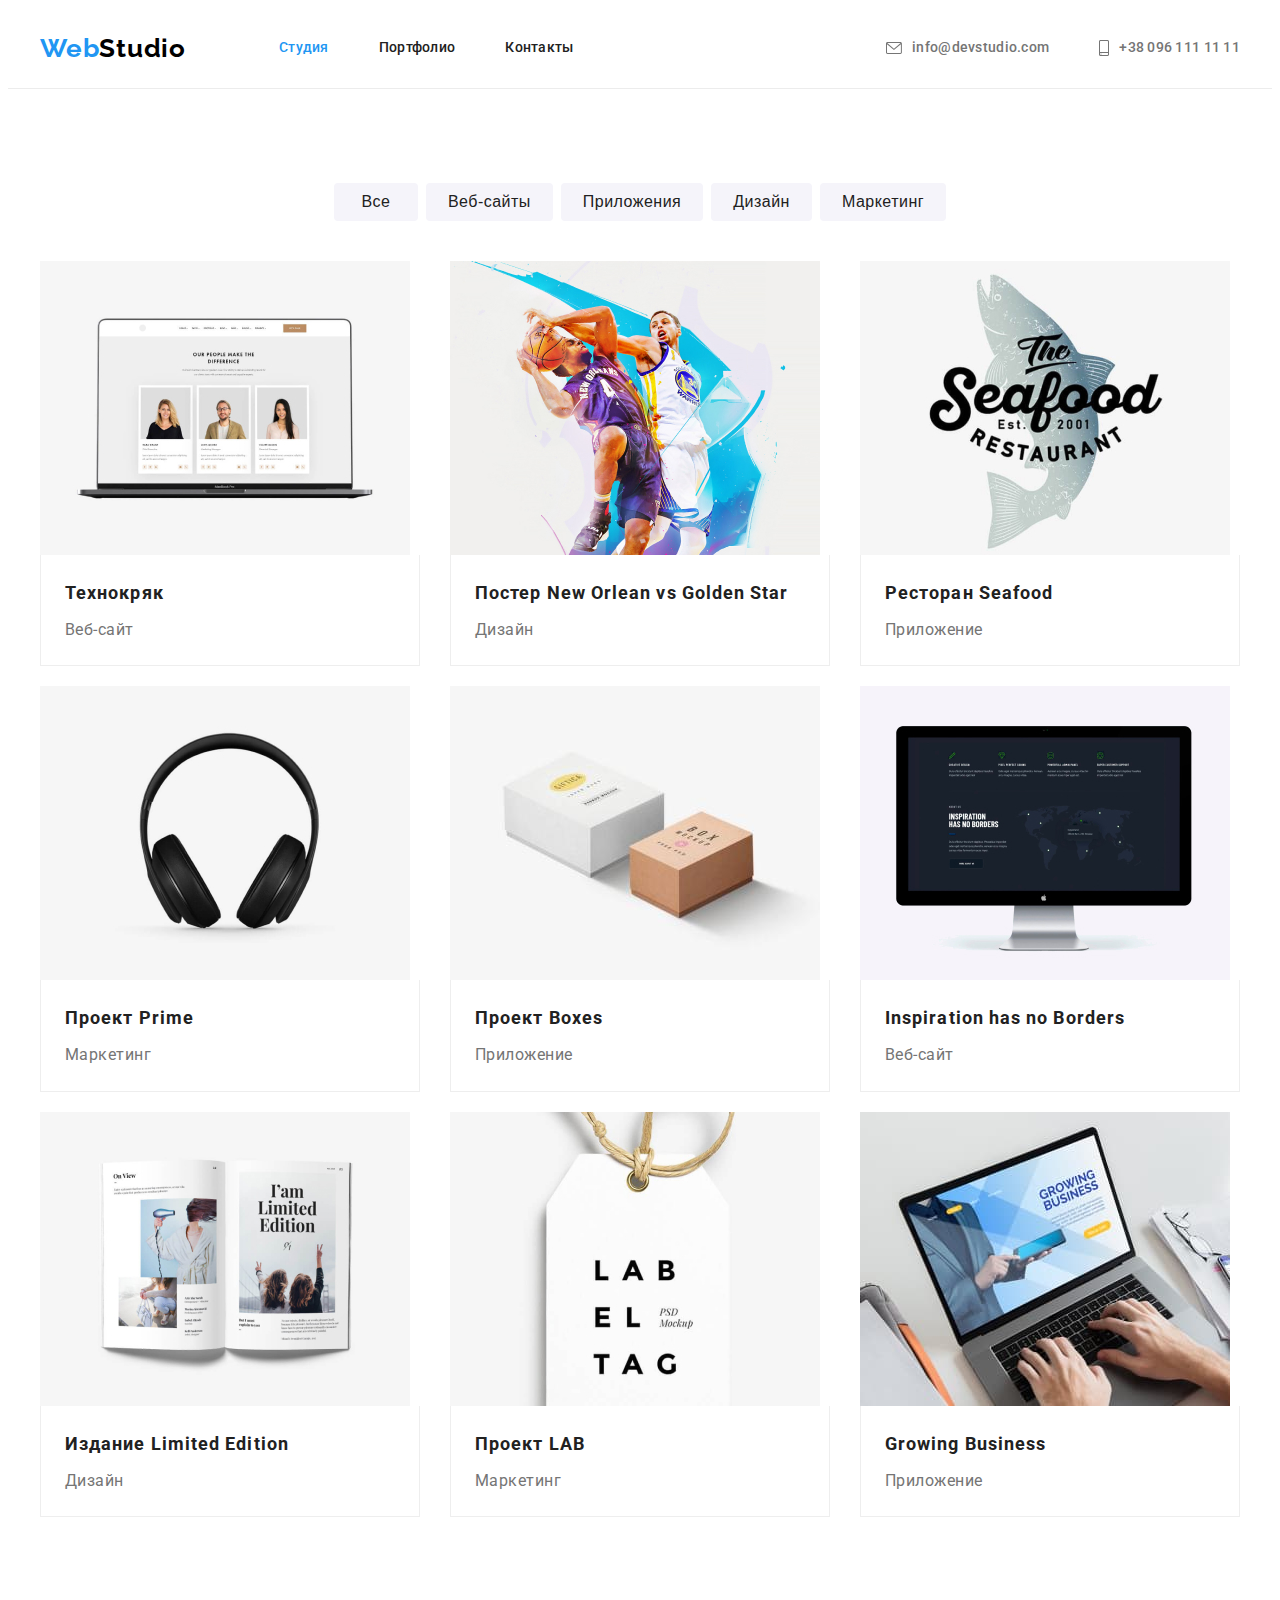
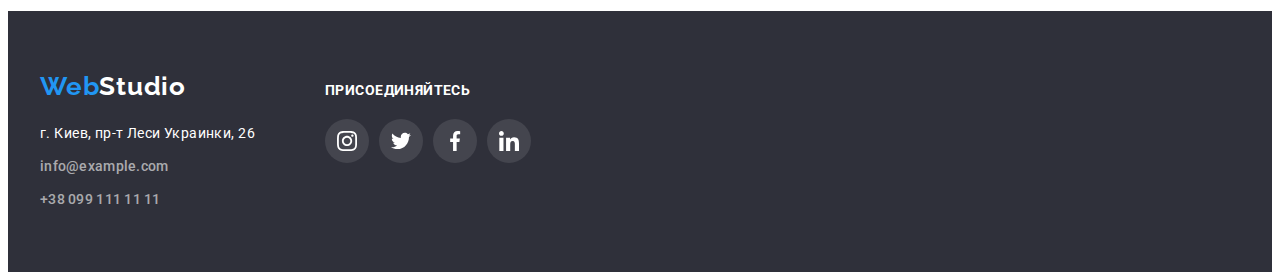
==== portfolio.html @ b5531668 "clone" ====
<!DOCTYPE html>
<html lang="ru">
<head>
    <meta charset="UTF-8">
    <meta http-equiv="X-UA-Compatible" content="IE=edge">
    <meta name="viewport" content="width=device-width, initial-scale=1.0">
    <title>Портфолио</title>
<link rel="preconnect" href="https://fonts.gstatic.com">
<link href="https://fonts.googleapis.com/css2?family=Raleway:wght@700&family=Roboto:wght@400;500;700;900&display=swap"
    rel="stylesheet">
    <link rel="stylesheet" href="https://cdnjs.cloudflare.com/ajax/libs/modern-normalize/1.0.0/modern-normalize.min.css"
        integrity="sha512-ISS7cAi1PEhQ8jnbJpJZMd29NlhNj4AWYyLOSp2CE/CsHxTCu+r+t0D2yoJudVrd0/8fTVPUVDzY5Tvli75u/g=="
        crossorigin="anonymous" />
    <link rel="stylesheet" href="./css/styles.css">
    <link rel="stylesheet" href="./images/svgsprat/symbol.svg">
</head>
<body>
<header class="header">
    <div class="container">
<nav class="nav">
    <a class="logo logo-light-theme link" href="" lang="en"> <span class="web">Web</span>Studio</a>
    <ul class="items list">
        <li class="item">
            <a class="item-link link current" href="./index.html">Студия</a>
        </li>
        <li class="item">
            <a class="item-link link" href="./portfolio.html">Портфолио</a>
        </li>
        <li class="item">
            <a class="item-link link" href="">Контакты</a>
        </li>
    </ul>
</nav>
<ul class="item-link list"> 
    <li class="mail">
        <a class="tel-link link" href="mailto:info@devstudio.com" lang="en">
            <svg class="tel-icon" width="16" height="12">
                <use href=" ./images/svgsprat/symbol.svg#icon-list">
                </use>
            </svg>
             info@devstudio.com</a>
    </li>
    <li class="tel">
        <a class="tel-link link" href="tel:+380961111111"> 
            <svg class="tel-icon" width="10" height="16">
            <use href=" ./images/svgsprat/symbol.svg#icon-smartphone"icon-smartphone>
            </use>
        </svg>
        +38 096 111 11 11</a>
    </li>
   
</ul>
    </div>
    
</header>
    <main>
    <section class="portfolio-menu">
        <div class="container">
            <h1 class="visually-hidden">Portfolio</h1>
        <ul class="btn-lists list">
            <li class="btn-item">
                <button class="btn" type="button">Все</button>
            </li>
            <li class="btn-item">
                <button class="btn" type="button">Веб-сайты</button>
            </li>
            <li class="btn-item">
                <button class="btn" type="button">Приложения</button>
            </li>
            <li class="btn-item">
                <button class="btn" type="button">Дизайн</button>
            </li>
            <li class="btn-item">
                <button class="btn" type="button">Маркетинг</button>
            </li>
        </ul>
        <ul class="portfolio-lists list">
            <li class="portfolio-item">
                <a class="portfolio-link link" href="#">
                    <img src="./images/portfolio/nootebook.jpg" width="370" height="294" alt="Ноутбук с карточками на екране">
                    <div class="portfolio-text">
                        <h2 class="portfolio-name">Технокряк</h2>
                    <p class="portfolio-desc">Веб-сайт</p>
                </div>
                </a>
            </li>
            <li class="portfolio-item">
                <a class="portfolio-link link" href="#">
                    <img src="./images/portfolio/neworlean.jpg" width="370" height="294"  alt="Баскетболисти">
                    <div class="portfolio-text">
                    <h2 class="portfolio-name">Постер New Orlean vs Golden Star</h2>
                    <p class="portfolio-desc">Дизайн</p>
                </div>
                </a>
            </li>
            <li class="portfolio-item">
                <a class="portfolio-link link" href="#">
                    <img src="./images/portfolio/seafood.jpg" width="370" height="294"  alt="Картинка с рыбой">
                <div class="portfolio-text">
                    <h2 class="portfolio-name">Ресторан Seafood</h2>
                    <p class="portfolio-desc">Приложение</p>
                 </div>
                </a>
            </li>
            <li class="portfolio-item">
                <a class="portfolio-link link" href="#">
                    <img src="./images/portfolio/head.jpg" width="370" height="294"  alt="Наушники">
                <div class="portfolio-text">
                    <h2 class="portfolio-name">Проект Prime</h2>
                    <p class="portfolio-desc">Маркетинг</p>
                </div>
                </a>
            </li>
            <li class="portfolio-item">
                <a class="portfolio-link link" href="#">
                    <img src="./images/portfolio/box.jpg" width="370" height="294"  alt="2 коробки">
                <div class="portfolio-text">
                    <h2 class="portfolio-name">Проект Boxes</h2>
                    <p class="portfolio-desc">Приложение</p>
                </div>
                </a>
            </li>
            <li class="portfolio-item">
                <a class="portfolio-link link" href="#">
                    <img src="./images/portfolio/imac.jpg" width="370" height="294"  alt="Моноблок Апл">
                <div class="portfolio-text">
                    <h2 class="portfolio-name" lang="en">Inspiration has no Borders</h2>
                    <p class="portfolio-desc">Веб-сайт</p>
                </div>
                </a>
            </li>
            <li class="portfolio-item">
                <a class="portfolio-link link" href="#">
                    <img src="./images/portfolio/limited.jpg" width="370" height="294"  alt="Открытый журнал">
                    <div class="portfolio-text">
                    <h2 class="portfolio-name">Издание Limited Edition</h2>
                    <p class="portfolio-desc">Дизайн</p>
                    </div>
                </a>
            </li>
            <li class="portfolio-item">
                <a class="portfolio-link link" href="#">
                    <img src="./images/portfolio/lab.jpg" width="370" height="294"  alt="Бирка от одежды">
                    <div class="portfolio-text">
                    <h2 class="portfolio-name">Проект LAB</h2>
                    <p class="portfolio-desc">Маркетинг</p>
                    </div>
                </a>
            </li>
            <li class="portfolio-item">
                <a class="portfolio-link link" href="#">
                    <img src="./images/portfolio/growing.jpg" width="370" height="294"  alt="Ноутбук с текстом на єкране">
                    <div class="portfolio-text">
                    <h2 class="portfolio-name" lang="en">Growing Business</h2>
                    <p class="portfolio-desc">Приложение</p>
                    </div>
                </a>
 
            </li>
        </ul>
        </div>
    </section>
    </main>
<footer class="footer">
    <div class="container footer-flex">
        <div>
            <a class="logo logo-dark-theme link" href="" lang="en"> <span class="web">Web</span>Studio</a>
            <address class="address">
                <ul class="contact-lists list">
                    <li class="contact-item">
                        <a class="contact-link link" href="https://goo.gl/maps/p48vAZZy5zVXsnr66" target="_blank"
                            rel="noopener noreferrer">г. Киев, пр-т Леси Украинки, 26 </a>
                    </li>
                    <li class="contact-item">
                        <a class="foot-link link" href="mailto:info@example.com">info@example.com</a>
                    </li>
                    <li class="contact-item">
                        <a class="foot-link link" href="tel:+380991111111">+38 099 111 11 11</a>
                    </li>
                </ul>
            </address>
        </div>
        <div class="fotter-link">
            <b class="join-us">присоединяйтесь</b>
            <ul class="soc-list list">
                <li class="soc-list-item">
                    <a class="soc-list-link link" href="">
                        <svg class="social-list-icon">
                            <use href="./images/svgsprat/symbol.svg#icon-instagram"></use>
                        </svg>
                    </a>
                </li>
                <li class="soc-list-item">
                    <a class="soc-list-link link" href="">
                        <svg class="social-list-icon">
                            <use href="./images/svgsprat/symbol.svg#icon-twitter1"></use>
                        </svg>
                    </a>
                </li>
                <li class="soc-list-item">
                    <a class="soc-list-link link" href="">
                        <svg class="social-list-icon">
                            <use href="./images/svgsprat/symbol.svg#icon-facebook"></use>
                        </svg>
                    </a>
                </li>
                <li class="soc-list-item">
                    <a class="soc-list-link link" href="">
                        <svg class="social-list-icon">
                            <use href="./images/svgsprat/symbol.svg#icon-linkedin1"></use>
                        </svg>
                    </a>
                </li>
            </ul>
        </div>
    </div>
</footer>
    </body>
    
    </html>
---- css/styles.css ----
h1,
h2,
h3,
h4,
h5,
h6,
p {
  margin: 0;
}
ul,
ol {
  margin: 0;
  padding: 0;
}
img {
  display: block;
}
:root {
  --main-font: 'Roboto', sans-serif;
  --secondary-font: 'Raleway', sans-serif;
  --second-background: #2f303a;
  --team-background: #f5f4fa;
  --btn-active-background: #188ce8;
  --nav-color: #212121;
  --main-color: #ffffff;
  --second-color: #2196f3;
  --light-theme: #000000;
  --tel-link-color: #757575;
  --border-color: #eeeeee;
  --footer-link: rgba(255, 255, 255, 0.6);
  --icon-color: #afb1b8;
}

body {
  font-family: var(--main-font);
  font-weight: 400;
  background: var(--main-color);
}

.link {
  text-decoration: none;
}

.list {
  list-style: none;
}

.address {
  font-style: normal;
  margin-top: 20px;
}
.visually-hidden {
  position: absolute !important;
  clip: rect(1px 1px 1px 1px); /* IE6, IE7 */
  clip: rect(1px, 1px, 1px, 1px);
  padding: 0 !important;
  border: 0 !important;
  height: 1px !important;
  width: 1px !important;
  overflow: hidden;
}
/*===========COMPONENT==========*/
.logo {
  font-family: var(--secondary-font);
  font-weight: 700;
  font-size: 26px;
  line-height: 1.19;
  letter-spacing: 0.03em;
  color: var(--main-color);
}
.web {
  color: var(--second-color);
}

.logo-light-theme {
  color: var(--light-theme);
}

.logo-dark-theme {
  color: var(--main-color);
}

.modal-btn {
  min-width: 200px;
  padding: 10px 32px;
  font-weight: 700;
  font-size: 16px;
  line-height: 1.9;
  text-align: center;
  letter-spacing: 0.06em;
  cursor: pointer;
  color: var(--main-color);
  background: var(--second-color);
  box-shadow: 0px 4px 4px rgba(0, 0, 0, 0.15);
  border-radius: 4px;
}
.modal-btn:hover,
.modal-btn:focus {
  color: var(--main-color);
  background: var(--btn-active-background);
  box-shadow: 0px 4px 4px rgba(0, 0, 0, 0.15);
  border-radius: 4px;
}
.title {
  margin-bottom: 50px;
  font-weight: 700;
  font-size: 36px;
  line-height: 1.17;
  text-align: center;
  letter-spacing: 0.03em;
  color: var(--nav-color);
}
.social-list {
  display: flex;
  align-items: center;
  justify-content: space-between;
}
.social-list-link {
  display: flex;
  justify-content: center;
  align-items: center;
  width: 44px;
  height: 44px;
  border-radius: 50%;
  fill: var(--icon-color);
  background-color: var(--main-color);
}
.social-list-icon {
  width: 20px;
  height: 20px;
}
.social-list-link:hover,
.social-list-link:focus {
  background-color: var(--second-color);
}

.social-list-link:hover .social-list-icon,
.social-list-link:focus .social-list-icon {
  fill: var(--main-color);
}
/*===========END COMPONENT==========*/

/*===========HEADER==========*/
.header {
  border-bottom: 1px solid #ececec;
}
.header .container {
  display: flex;
  align-items: center;
}
.nav {
  display: flex;
  align-items: center;
}
.container {
  align-items: center;
  width: 1200px;
  margin: 0 auto;
  padding-left: 15px;
  padding-right: 15px;
}
.items-link {
  display: flex;
  align-items: center;
  margin-left: auto;
}
.items {
  display: flex;
  align-items: center;
  margin-left: 93px;
}
.item:not(:last-child) {
  margin-right: 50px;
}

.item-link {
  display: flex;
  align-items: center;
  margin-left: auto;
  font-weight: 500;
  font-size: 14px;
  line-height: 1.14;
  letter-spacing: 0.02em;
  color: var(--nav-color);
}
.item-link:hover,
.item-link:focus {
  color: var(--second-color);
}
.current {
  color: var(--second-color);
}
.tel {
  margin-left: 50px;
}

.tel-link {
  display: inline-flex;
  align-items: center;
  padding-top: 32px;
  padding-bottom: 32px;
  font-weight: 500;
  font-size: 14px;
  line-height: 1.14;
  letter-spacing: 0.02em;
  color: var(--tel-link-color);
}
.foot-link {
  font-weight: 500;
  font-size: 14px;
  line-height: 1.14;
  letter-spacing: 0.02em;
  color: var(--footer-link);
}
.foot-link:hover,
.foot-link:focus {
  color: var(--second-color);
}
.tel-link:hover,
.tel-link:focus {
  color: var(--second-color);
}
.tel-link:hover .tel-icon,
.tel-link:focus .tel-icon {
  fill: var(--second-color);
}
.tel-icon {
  margin-right: 10px;
  fill: var(--tel-link-color);
}

/*===========END HEADER=========*/

/*===========HERO==========*/
.hero {
  display: flex;
  align-items: center;
  background-color: var(--second-background);
  text-align: center;
  color: var(--main-color);
}
.overlay {
  max-width: 1600px;
  height: 600px;
  margin: 0 auto;
  background-image: linear-gradient(
      to right,
      rgba(47, 48, 58, 0.4),
      rgba(47, 48, 58, 0.4)
    ),
    url('../images/overlay/overlay.jpg');
}
.hero .container {
  padding: 200px 0px;
  text-align: center;
  max-width: 696px;
}

.hero-title {
  margin-bottom: 30px;
  font-weight: 900;
  font-size: 44px;
  line-height: 1.36;
  text-align: center;
  letter-spacing: 0.06em;
  text-transform: uppercase;
  color: var(--main-color);
}

/*===========FEATURES==========*/
.features {
  padding-top: 94px;
  padding-bottom: 94px;
}
.features-lists {
  display: flex;
  align-items: center;
  justify-content: center;
}

.features-list {
  margin-bottom: 10px;
  font-weight: 700;
  font-size: 14px;
  line-height: 1.14;
  letter-spacing: 0.03em;
  text-transform: uppercase;
  color: var(--nav-color);
}
.features-lists {
  margin-left: -30px;
}
.features-lists-item {
  flex-basis: calc(100% / 4 - 30px);
  margin-left: 30px;
}
.features-lists :first-child {
  margin-left: 0;
}
.features-desc {
  font-weight: 400;
  font-size: 14px;
  line-height: 1.7;
  letter-spacing: 0.03em;
  color: var(--tel-link-color);
}
.pictures-list {
  display: flex;
  justify-content: center;
  align-items: center;
  margin-bottom: 30px;
  width: 270px;
  height: 120px;
  background-color: var(--team-background);
}

.features-icon {
  width: 70px;
  height: 70px;
}

/*===========END FEATURES==========*/

/*===========DOING==========*/
.doing {
  padding-bottom: 94px;
}
.doing-lists {
  display: flex;
  flex-wrap: wrap;
  margin-left: -30px;
  margin-top: -50px;
}

.doing-items {
  flex-basis: calc(100% / 3 - 30px);
  margin-left: 30px;
  margin-top: 50px;
}
/*===========END DOING==========*/

/*===========OUR TEAM==========*/
.team {
  padding-top: 94px;
  padding-bottom: 94px;
  background-color: var(--team-background);
}

.team-lists {
  display: flex;
  flex-wrap: wrap;
  margin-left: -30px;
  margin-top: -50px;
  text-align: center;
}
.team-list {
  flex-basis: calc(100% / 4 - 30px);
  margin-left: 30px;
  margin-top: 50px;
}
.team-member {
  margin-bottom: 10px;
  font-weight: 500;
  font-size: 16px;
  line-height: 1.18;
  text-align: center;
  letter-spacing: 0.03em;
  color: var(--nav-color);
}
.desc {
  padding: 30px;

  background: var(--main-color);
  border-radius: 0px 0px 4px 4px;
}
.team-desc {
  font-weight: normal;
  font-size: 16px;
  line-height: 1.18;
  letter-spacing: 0.03em;
  text-align: center;
  color: var(--tel-link-color);
  margin-bottom: 14px;
}
/*===========END OUR TEAM==========*/

/*===========OUR CLIENT==========*/
.clients {
  padding-top: 94px;
  padding-bottom: 94px;
}
.clients-list {
  display: flex;
  align-items: center;
  flex-wrap: wrap;
  margin-top: -50px;
  margin-left: -30px;
}
.clients-list-item {
  display: flex;
  align-items: center;
  justify-content: center;
  flex-basis: calc(100% / 6 - 30px);
  margin-left: 30px;
  margin-top: 50px;
  height: 90px;
  border-radius: 4px;
  border: 1px solid var(--icon-color);
  box-sizing: border-box;
  border-radius: 4px;
  fill: var(--icon-color);
}
.clients-list-link {
  display: inline-flex;
  justify-content: center;
  align-items: center;
  width: 100%;
  height: 90px;
  fill: var(--icon-color);
}

.clients-list-link:hover,
.clients-list-link:focus {
  fill: var(--second-color);
}
.clients-list-item:hover,
.clients-list-link-icon .clients-list-item:focus,
.clients-list-link-icon {
  border-color: var(--btn-active-background);
}

/*===========FOOTER==========*/
.footer {
  display: flex;
  padding-top: 60px;
  padding-bottom: 60px;
  background-color: var(--second-background);
}

.contact-link {
  font-weight: 400;
  font-size: 14px;
  line-height: 1.7;
  letter-spacing: 0.03em;
  color: var(--main-color);
}

.contact-item {
  font-weight: 400;
  font-size: 14px;
  line-height: 1.7;
  letter-spacing: 0.03em;
  color: var(--main-color);
}
.contact-item:not(:last-child) {
  margin-bottom: 9px;
}
.contact-link:hover,
.contact-link:focus {
  color: var(--second-color);
}

.footer-flex {
  display: flex;
  align-items: baseline;
}

.fotter-link {
  margin-left: 70px;
}
.join-us {
  display: block;
  margin-bottom: 20px;
  font-weight: bold;
  font-size: 14px;
  line-height: 1.14;
  letter-spacing: 0.03em;
  text-transform: uppercase;
  color: var(--main-color);
}
.soc-list {
  display: flex;
}
.soc-list-item {
  margin-right: 10px;
}
.soc-list-item :not(:last-child) {
  margin-right: 10px;
}

.soc-list-link {
  display: inline-flex;
  width: 44px;
  height: 44px;
  border-radius: 50%;
  color: var(--icon-color);
  justify-content: center;
  align-items: center;
  fill: var(--main-color);
  background: rgba(255, 255, 255, 0.1);
}
.soc-list-icon {
  width: 20px;
  height: 20px;
}
.soc-list-link:hover,
.soc-list-link:focus {
  background-color: var(--second-color);
}

/*=========== END FOOTER==========*/

/*===========PORTFOLIO MENU==========*/
.portfolio-menu {
  padding-top: 94px;
  padding-bottom: 94px;
}
.btn-lists {
  display: flex;
  align-items: center;
  justify-content: center;
}

.btn-item:not(:last-child) {
  margin-right: 8px;
  justify-content: center;
}

.portfolio-lists {
  display: flex;
  flex-wrap: wrap;
  margin-left: -30px;
  margin-top: 20px;
}
.portfolio-item {
  flex-basis: calc(100% / 3 - 30px);
  margin-left: 30px;
  margin-top: 20px;
}
.portfolio-text {
  padding: 20px 24px;
  background: var(--main-color);
  border: 1px solid var(--border-color);
  border-top: none;
}
.btn {
  min-width: 84px;
  padding: 6px 22px;
  font-weight: 500;
  font-size: 16px;
  line-height: 1.625;
  text-align: center;
  letter-spacing: 0.03em;
  background-color: var(--team-background);
  color: var(--nav-color);
  cursor: pointer;
  border-radius: 4px;
  border: 0px;
}
.btn:hover,
.btn:focus {
  background-color: var(--second-color);
  color: var(--main-color);
  box-shadow: 0px 3px 1px rgba(0, 0, 0, 0.1), 0px 1px 2px rgba(0, 0, 0, 0.08),
    0px 2px 2px rgba(0, 0, 0, 0.12);
}
.portfolio-name {
  margin-bottom: 4px;
  font-weight: 700;
  font-size: 18px;
  line-height: 2;
  letter-spacing: 0.06em;
  color: var(--nav-color);
}

.portfolio-desc {
  font-size: 16px;
  line-height: 1.9;
  letter-spacing: 0.03em;
  color: var(--tel-link-color);
}
.portfolio-link {
  display: block;
}
.portfolio-link:hover,
.portfolio-link:focus {
  box-shadow: 0px 1px 1px rgba(0, 0, 0, 0.12), 0px 4px 4px rgba(0, 0, 0, 0.06),
    1px 4px 6px rgba(0, 0, 0, 0.16);
}
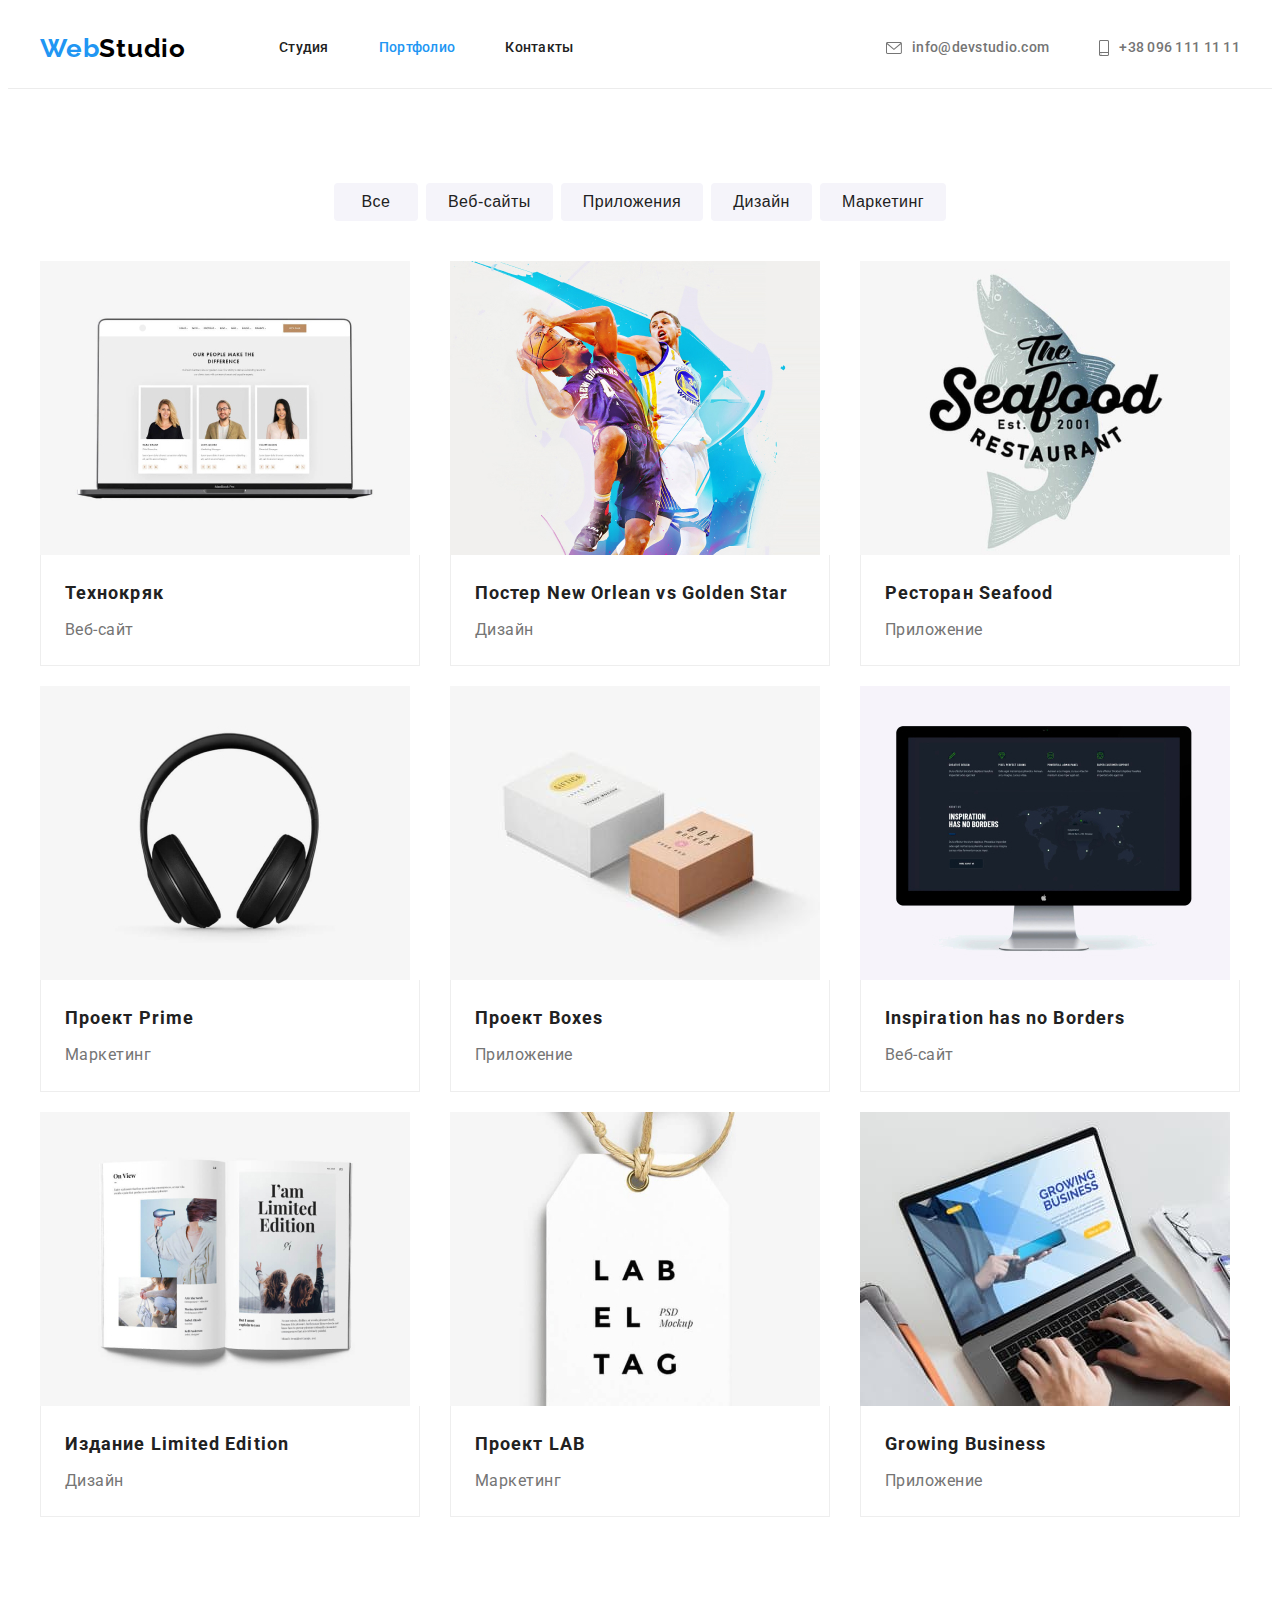
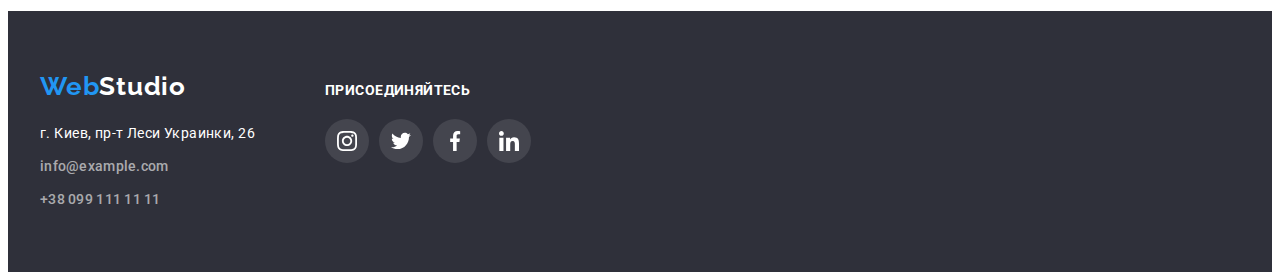
==== commit 7b296630: "overlay on card" ====
--- a/portfolio.html
+++ b/portfolio.html
@@ -21,10 +21,10 @@
     <a class="logo logo-light-theme link" href="" lang="en"> <span class="web">Web</span>Studio</a>
     <ul class="items list">
         <li class="item">
-            <a class="item-link link current" href="./index.html">Студия</a>
+            <a class="item-link link" href="./index.html">Студия</a>
         </li>
         <li class="item">
-            <a class="item-link link" href="./portfolio.html">Портфолио</a>
+            <a class="item-link link current" href="./portfolio.html">Портфолио</a>
         </li>
         <li class="item">
             <a class="item-link link" href="">Контакты</a>
@@ -77,7 +77,14 @@
         <ul class="portfolio-lists list">
             <li class="portfolio-item">
                 <a class="portfolio-link link" href="#">
-                    <img src="./images/portfolio/nootebook.jpg" width="370" height="294" alt="Ноутбук с карточками на екране">
+                    <div class="card-thumb">
+                        <img src="./images/portfolio/nootebook.jpg" width="370" height="294" alt="Ноутбук с карточками на екране">  
+                    <div class="overlay-card">
+                        
+                       <p class="card-text">Технокряк это современная площадка распространения коронавируса. Компании используют эту
+                        платформу для цифрового шпионажа и атак на защищённые сервера конкурентов.</p>
+                    </div>
+                
                     <div class="portfolio-text">
                         <h2 class="portfolio-name">Технокряк</h2>
                     <p class="portfolio-desc">Веб-сайт</p>
@@ -86,7 +93,14 @@
             </li>
             <li class="portfolio-item">
                 <a class="portfolio-link link" href="#">
+                    <div class="card-thumb">
+                        
                     <img src="./images/portfolio/neworlean.jpg" width="370" height="294"  alt="Баскетболисти">
+                    <div class="overlay-card">
+                        <p class="card-text">Технокряк это современная площадка распространения коронавируса. Компании используют эту платформу
+                            для цифрового шпионажа и атак на защищённые сервера конкурентов.</p>
+                    </div>
+                </div>
                     <div class="portfolio-text">
                     <h2 class="portfolio-name">Постер New Orlean vs Golden Star</h2>
                     <p class="portfolio-desc">Дизайн</p>
@@ -95,8 +109,15 @@
             </li>
             <li class="portfolio-item">
                 <a class="portfolio-link link" href="#">
-                    <img src="./images/portfolio/seafood.jpg" width="370" height="294"  alt="Картинка с рыбой">
-                <div class="portfolio-text">
+                    <div class="card-thumb">
+                     <img src="./images/portfolio/seafood.jpg" width="370" height="294"  alt="Картинка с рыбой">
+                        <div class="overlay-card">
+                            <p class="card-text">Технокряк это современная площадка распространения коронавируса. Компании используют эту
+                                платформу
+                                для цифрового шпионажа и атак на защищённые сервера конкурентов.</p>
+                        </div>
+                    </div>
+                    <div class="portfolio-text">
                     <h2 class="portfolio-name">Ресторан Seafood</h2>
                     <p class="portfolio-desc">Приложение</p>
                  </div>
@@ -104,17 +125,31 @@
             </li>
             <li class="portfolio-item">
                 <a class="portfolio-link link" href="#">
+                    <div class="card-thumb">
                     <img src="./images/portfolio/head.jpg" width="370" height="294"  alt="Наушники">
-                <div class="portfolio-text">
+                        <div class="overlay-card">
+                            <p class="card-text">Технокряк это современная площадка распространения коронавируса. Компании используют эту
+                                платформу
+                                для цифрового шпионажа и атак на защищённые сервера конкурентов.</p>
+                        </div>
+                </div>
+                    <div class="portfolio-text">
                     <h2 class="portfolio-name">Проект Prime</h2>
                     <p class="portfolio-desc">Маркетинг</p>
                 </div>
                 </a>
             </li>
             <li class="portfolio-item">
-                <a class="portfolio-link link" href="#">
+                <a class="portfolio-link link" href="#">                 
+                       <div class="card-thumb">   
                     <img src="./images/portfolio/box.jpg" width="370" height="294"  alt="2 коробки">
-                <div class="portfolio-text">
+                        <div class="overlay-card">
+                            <p class="card-text">Технокряк это современная площадка распространения коронавируса. Компании используют эту
+                                платформу
+                                для цифрового шпионажа и атак на защищённые сервера конкурентов.</p>
+                        </div>
+                </div>
+                    <div class="portfolio-text">
                     <h2 class="portfolio-name">Проект Boxes</h2>
                     <p class="portfolio-desc">Приложение</p>
                 </div>
@@ -122,8 +157,15 @@
             </li>
             <li class="portfolio-item">
                 <a class="portfolio-link link" href="#">
-                    <img src="./images/portfolio/imac.jpg" width="370" height="294"  alt="Моноблок Апл">
-                <div class="portfolio-text">
+                    <div class="card-thumb">  
+                        <img src="./images/portfolio/imac.jpg" width="370" height="294" alt="Моноблок Апл">
+                        <div class="overlay-card">
+                            <p class="card-text">Технокряк это современная площадка распространения коронавируса. Компании используют эту
+                                платформу
+                                для цифрового шпионажа и атак на защищённые сервера конкурентов.</p>
+                        </div>
+                    </div>
+                    <div class="portfolio-text">
                     <h2 class="portfolio-name" lang="en">Inspiration has no Borders</h2>
                     <p class="portfolio-desc">Веб-сайт</p>
                 </div>
@@ -131,7 +173,14 @@
             </li>
             <li class="portfolio-item">
                 <a class="portfolio-link link" href="#">
+                    <div class="card-thumb">                        
                     <img src="./images/portfolio/limited.jpg" width="370" height="294"  alt="Открытый журнал">
+                <div class="overlay-card">
+                    <p class="card-text">Технокряк это современная площадка распространения коронавируса. Компании используют эту
+                        платформу
+                        для цифрового шпионажа и атак на защищённые сервера конкурентов.</p>
+                </div>
+                </div>
                     <div class="portfolio-text">
                     <h2 class="portfolio-name">Издание Limited Edition</h2>
                     <p class="portfolio-desc">Дизайн</p>
@@ -140,7 +189,14 @@
             </li>
             <li class="portfolio-item">
                 <a class="portfolio-link link" href="#">
+                    <div class="card-thumb">                       
                     <img src="./images/portfolio/lab.jpg" width="370" height="294"  alt="Бирка от одежды">
+                <div class="overlay-card">
+                    <p class="card-text">Технокряк это современная площадка распространения коронавируса. Компании используют эту
+                        платформу
+                        для цифрового шпионажа и атак на защищённые сервера конкурентов.</p>
+                </div>
+                </div>
                     <div class="portfolio-text">
                     <h2 class="portfolio-name">Проект LAB</h2>
                     <p class="portfolio-desc">Маркетинг</p>
@@ -149,7 +205,14 @@
             </li>
             <li class="portfolio-item">
                 <a class="portfolio-link link" href="#">
+                    <div class="card-thumb">   
                     <img src="./images/portfolio/growing.jpg" width="370" height="294"  alt="Ноутбук с текстом на єкране">
+                <div class="overlay-card">
+                    <p class="card-text">Технокряк это современная площадка распространения коронавируса. Компании используют эту
+                        платформу
+                        для цифрового шпионажа и атак на защищённые сервера конкурентов.</p>
+                </div>
+                </div>
                     <div class="portfolio-text">
                     <h2 class="portfolio-name" lang="en">Growing Business</h2>
                     <p class="portfolio-desc">Приложение</p>
--- a/css/styles.css
+++ b/css/styles.css
@@ -29,6 +29,8 @@
   --border-color: #eeeeee;
   --footer-link: rgba(255, 255, 255, 0.6);
   --icon-color: #afb1b8;
+  --overlay:rgba(33, 150, 243, 0.9);
+  --modal-background: rgba(0, 0, 0, 0.2);
 }
 
 body {
@@ -536,6 +538,7 @@
   flex-basis: calc(100% / 3 - 30px);
   margin-left: 30px;
   margin-top: 20px;
+
 }
 .portfolio-text {
   padding: 20px 24px;
@@ -587,3 +590,38 @@
   box-shadow: 0px 1px 1px rgba(0, 0, 0, 0.12), 0px 4px 4px rgba(0, 0, 0, 0.06),
     1px 4px 6px rgba(0, 0, 0, 0.16);
 }
+
+.card-thumb{
+ position: relative; 
+ overflow: hidden;
+}
+.overlay-card{
+position: absolute;
+top: 0;
+left: 0;
+width: 100%;
+height: 100%;
+background-color:var(--overlay);
+transform:translateY(100%);
+transition: 250ms cubic-bezier(0.4, 0, 0.2, 1);
+
+}
+ .portfolio-link:hover .overlay-card{
+   transform: translateY(0);
+ }
+ .card-text{
+   display: block;
+  padding: 63px 24px;
+  font-style: normal;
+  font-weight: normal;
+  font-size: 18px;
+  line-height: 1.5;
+
+  letter-spacing: 0.03em;
+  color: var(--main-color);
+ }
+
+
+ 
+ 
+ 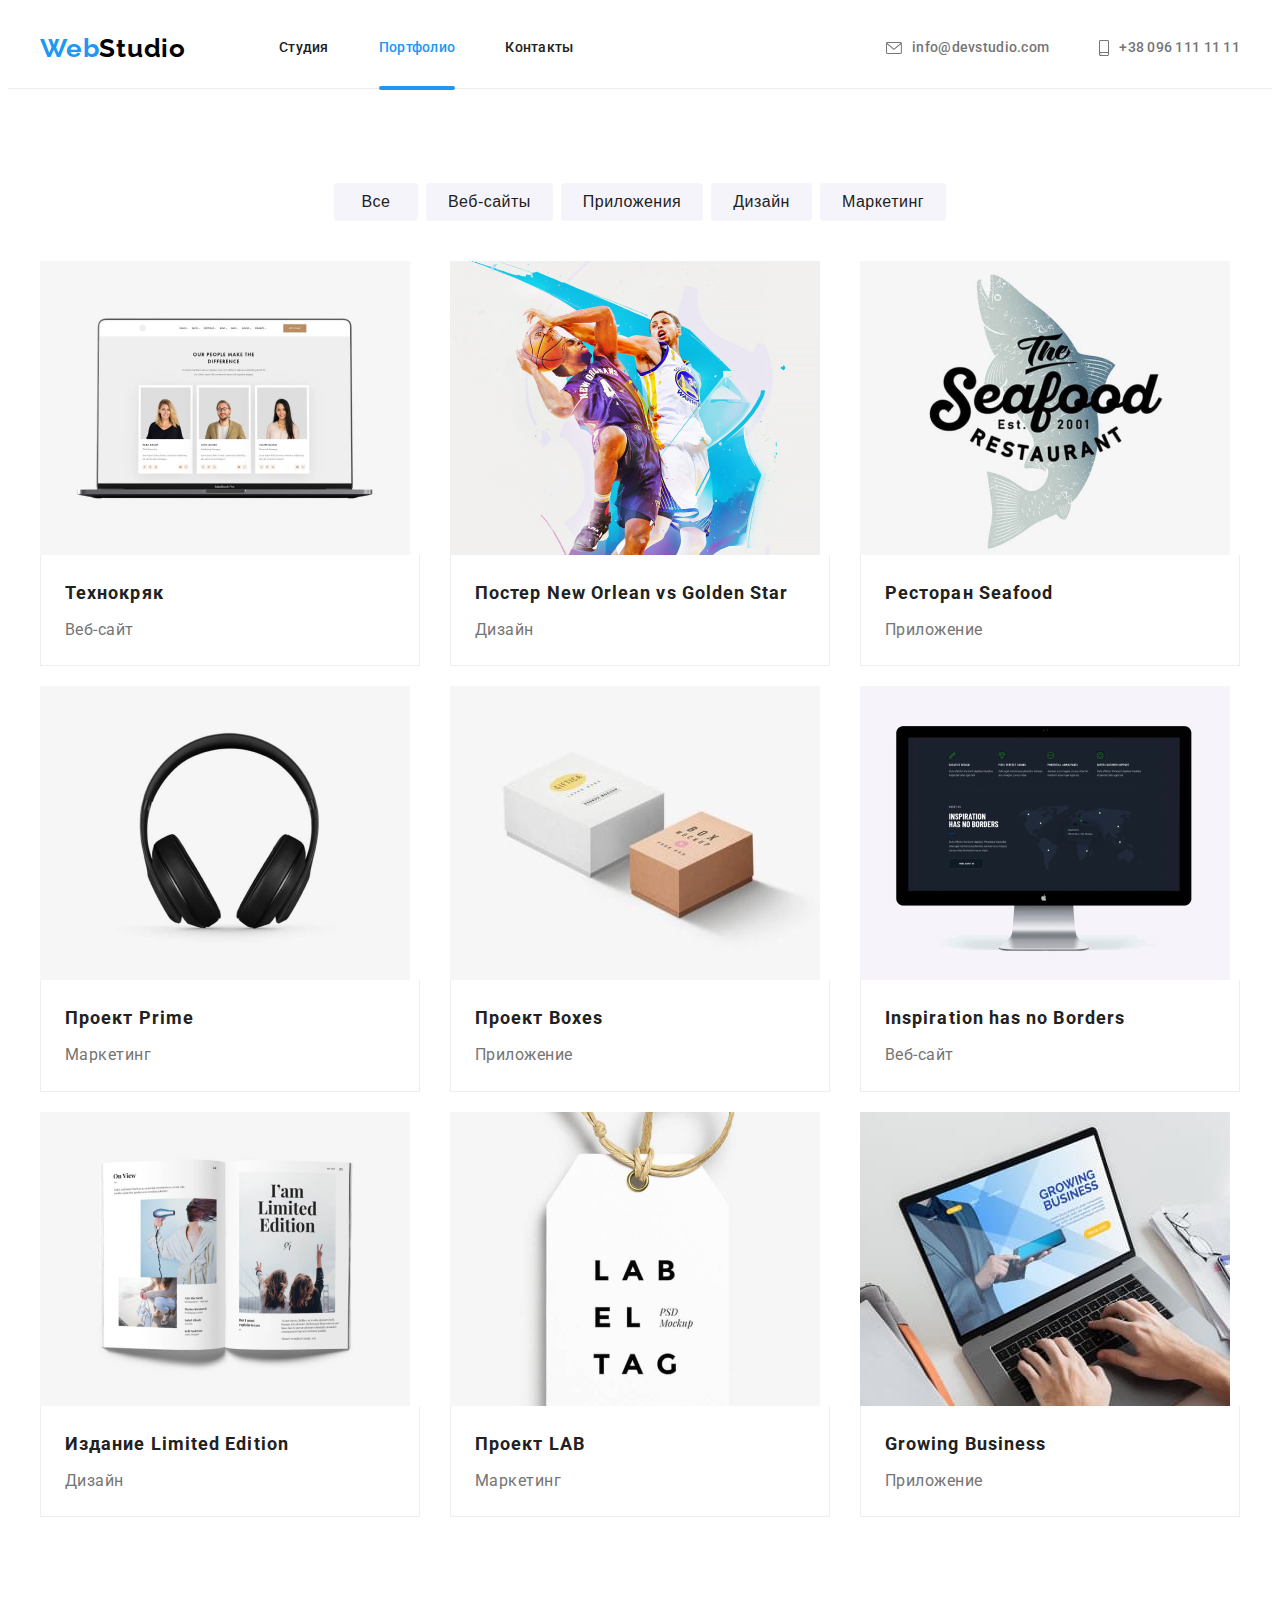
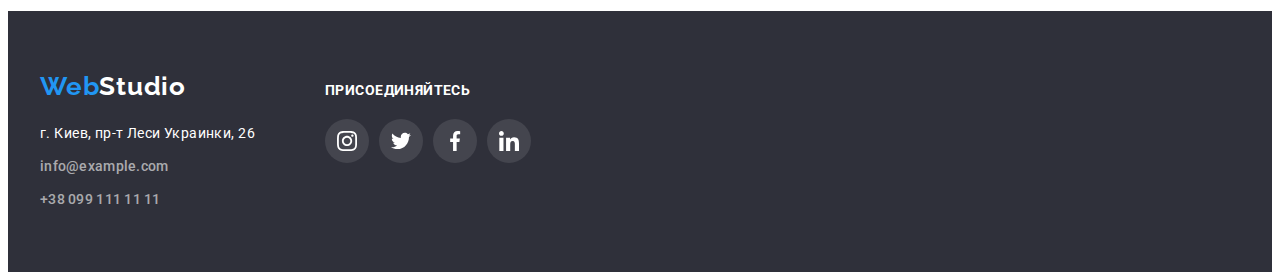
==== commit e3f18728: "изменил путь" ====
--- a/portfolio.html
+++ b/portfolio.html
@@ -18,7 +18,7 @@
 <header class="header">
     <div class="container">
 <nav class="nav">
-    <a class="logo logo-light-theme link" href="" lang="en"> <span class="web">Web</span>Studio</a>
+    <a class="logo logo-light-theme link" href="./index.html" lang="en"> <span class="web">Web</span>Studio</a>
     <ul class="items list">
         <li class="item">
             <a class="item-link link" href="./index.html">Студия</a>
@@ -79,12 +79,11 @@
                 <a class="portfolio-link link" href="#">
                     <div class="card-thumb">
                         <img src="./images/portfolio/nootebook.jpg" width="370" height="294" alt="Ноутбук с карточками на екране">  
-                    <div class="overlay-card">
-                        
+                    <div class="overlay-card"> 
                        <p class="card-text">Технокряк это современная площадка распространения коронавируса. Компании используют эту
                         платформу для цифрового шпионажа и атак на защищённые сервера конкурентов.</p>
                     </div>
-                
+                    </div>
                     <div class="portfolio-text">
                         <h2 class="portfolio-name">Технокряк</h2>
                     <p class="portfolio-desc">Веб-сайт</p>
--- a/css/styles.css
+++ b/css/styles.css
@@ -31,6 +31,9 @@
   --icon-color: #afb1b8;
   --overlay:rgba(33, 150, 243, 0.9);
   --modal-background: rgba(0, 0, 0, 0.2);
+  --title-pictures:rgba(47, 48, 58, 0.8);
+  --btn-background: rgba(0, 0, 0, 0.1);
+
 }
 
 body {
@@ -95,6 +98,7 @@
   background: var(--second-color);
   box-shadow: 0px 4px 4px rgba(0, 0, 0, 0.15);
   border-radius: 4px;
+   transition: 250ms cubic-bezier(0.4, 0, 0.2, 1);
 }
 .modal-btn:hover,
 .modal-btn:focus {
@@ -126,10 +130,12 @@
   border-radius: 50%;
   fill: var(--icon-color);
   background-color: var(--main-color);
+    transition: 250ms cubic-bezier(0.4, 0, 0.2, 1);
 }
 .social-list-icon {
   width: 20px;
   height: 20px;
+    transition: 250ms cubic-bezier(0.4, 0, 0.2, 1);
 }
 .social-list-link:hover,
 .social-list-link:focus {
@@ -184,14 +190,30 @@
   line-height: 1.14;
   letter-spacing: 0.02em;
   color: var(--nav-color);
+  transition: 250ms cubic-bezier(0.4, 0, 0.2, 1);
 }
 .item-link:hover,
 .item-link:focus {
   color: var(--second-color);
+  
 }
 .current {
+  position: relative;
   color: var(--second-color);
 }
+.current::after{
+  position: absolute;
+  content:"" ;
+  display: inline;
+  width: 100%;
+  height: 4px;
+  background: #2196F3;
+  border-radius: 2px;
+  transform: translateY(1000%);
+
+
+}
+
 .tel {
   margin-left: 50px;
 }
@@ -206,6 +228,7 @@
   line-height: 1.14;
   letter-spacing: 0.02em;
   color: var(--tel-link-color);
+    transition: 250ms cubic-bezier(0.4, 0, 0.2, 1);
 }
 .foot-link {
   font-weight: 500;
@@ -213,6 +236,7 @@
   line-height: 1.14;
   letter-spacing: 0.02em;
   color: var(--footer-link);
+   transition: 250ms cubic-bezier(0.4, 0, 0.2, 1);
 }
 .foot-link:hover,
 .foot-link:focus {
@@ -339,6 +363,33 @@
   margin-left: 30px;
   margin-top: 50px;
 }
+.doing-pictures{
+  position: relative;
+}
+.pictures-title{
+position: absolute;
+bottom: 0;
+left: 0;
+width: 100%;
+height: 23.8%;
+background-color: var(--title-pictures);
+transition: 250ms cubic-bezier(0.4, 0, 0.2, 1);
+
+
+}
+.pictures-description{
+display: inline-block;
+position: absolute;
+padding: 27px 82px;
+font-weight: bold;
+font-size: 14px;
+line-height: 1.14;
+text-align: center;
+letter-spacing: 0.03em;
+text-transform: uppercase;
+color: var(--main-color);
+text-align: center;
+}
 /*===========END DOING==========*/
 
 /*===========OUR TEAM==========*/
@@ -411,6 +462,7 @@
   box-sizing: border-box;
   border-radius: 4px;
   fill: var(--icon-color);
+    transition: 250ms cubic-bezier(0.4, 0, 0.2, 1);
 }
 .clients-list-link {
   display: inline-flex;
@@ -419,6 +471,7 @@
   width: 100%;
   height: 90px;
   fill: var(--icon-color);
+    transition: 250ms cubic-bezier(0.4, 0, 0.2, 1);
 }
 
 .clients-list-link:hover,
@@ -445,6 +498,7 @@
   line-height: 1.7;
   letter-spacing: 0.03em;
   color: var(--main-color);
+    transition: 250ms cubic-bezier(0.4, 0, 0.2, 1);
 }
 
 .contact-item {
@@ -500,6 +554,7 @@
   align-items: center;
   fill: var(--main-color);
   background: rgba(255, 255, 255, 0.1);
+    transition: 250ms cubic-bezier(0.4, 0, 0.2, 1);
 }
 .soc-list-icon {
   width: 20px;
@@ -559,6 +614,7 @@
   cursor: pointer;
   border-radius: 4px;
   border: 0px;
+    transition: 250ms cubic-bezier(0.4, 0, 0.2, 1);
 }
 .btn:hover,
 .btn:focus {
@@ -584,6 +640,8 @@
 }
 .portfolio-link {
   display: block;
+    transition: 250ms cubic-bezier(0.4, 0, 0.2, 1);
+  
 }
 .portfolio-link:hover,
 .portfolio-link:focus {
@@ -596,14 +654,14 @@
  overflow: hidden;
 }
 .overlay-card{
-position: absolute;
-top: 0;
-left: 0;
-width: 100%;
-height: 100%;
-background-color:var(--overlay);
-transform:translateY(100%);
-transition: 250ms cubic-bezier(0.4, 0, 0.2, 1);
+  position: absolute;
+  top: 0;
+  left: 0;
+  width: 100%;
+  height: 100%;
+  background-color:var(--overlay);
+  transform:translateY(100%);
+  transition: 250ms cubic-bezier(0.4, 0, 0.2, 1);
 
 }
  .portfolio-link:hover .overlay-card{
@@ -621,7 +679,50 @@
   color: var(--main-color);
  }
 
-
+.backdrop{
+  position:fixed;
+  top: 0;
+  left: 0;
+  width: 100%;
+  height: 100%;
+  background-color: var(--modal-background);
+  opacity: 1;
+  transition:opacity 250ms cubic-bezier(0.4, 0, 0.2, 1);
+}
+.backdrop.is-hidden{
+  opacity: 0;
+  pointer-events: none;
+}
+  
+ .backdrop.is-hidden .modal-window {
+    transform: scale(0.8)  translate(-50%, -50%);
+ }
+  
+
+ .modal-window{
+ display: flex;
+   
+  min-width: 528px;
+  min-height: 581px;
+  background-color: var(--main-color);
+
+  position: absolute;
+  top: 50%;
+  left: 50%;
+  transform: translate(-50%, -50%) scale(1.4);
+  padding-left:490px;
+  padding-top: 8px;
+  transition: transfom 250ms cubic-bezier(0.4, 0, 0.2, 1);
+  
+ }
  
- 
- + .close-btn{
+   display: block;
+   width: 30px;
+   height: 30px;
+   border-radius: 50%;
+   border: 1px solid var(--btn-background);
+   box-sizing: border-box;
+   background-color: var(--main-color);
+
+ }